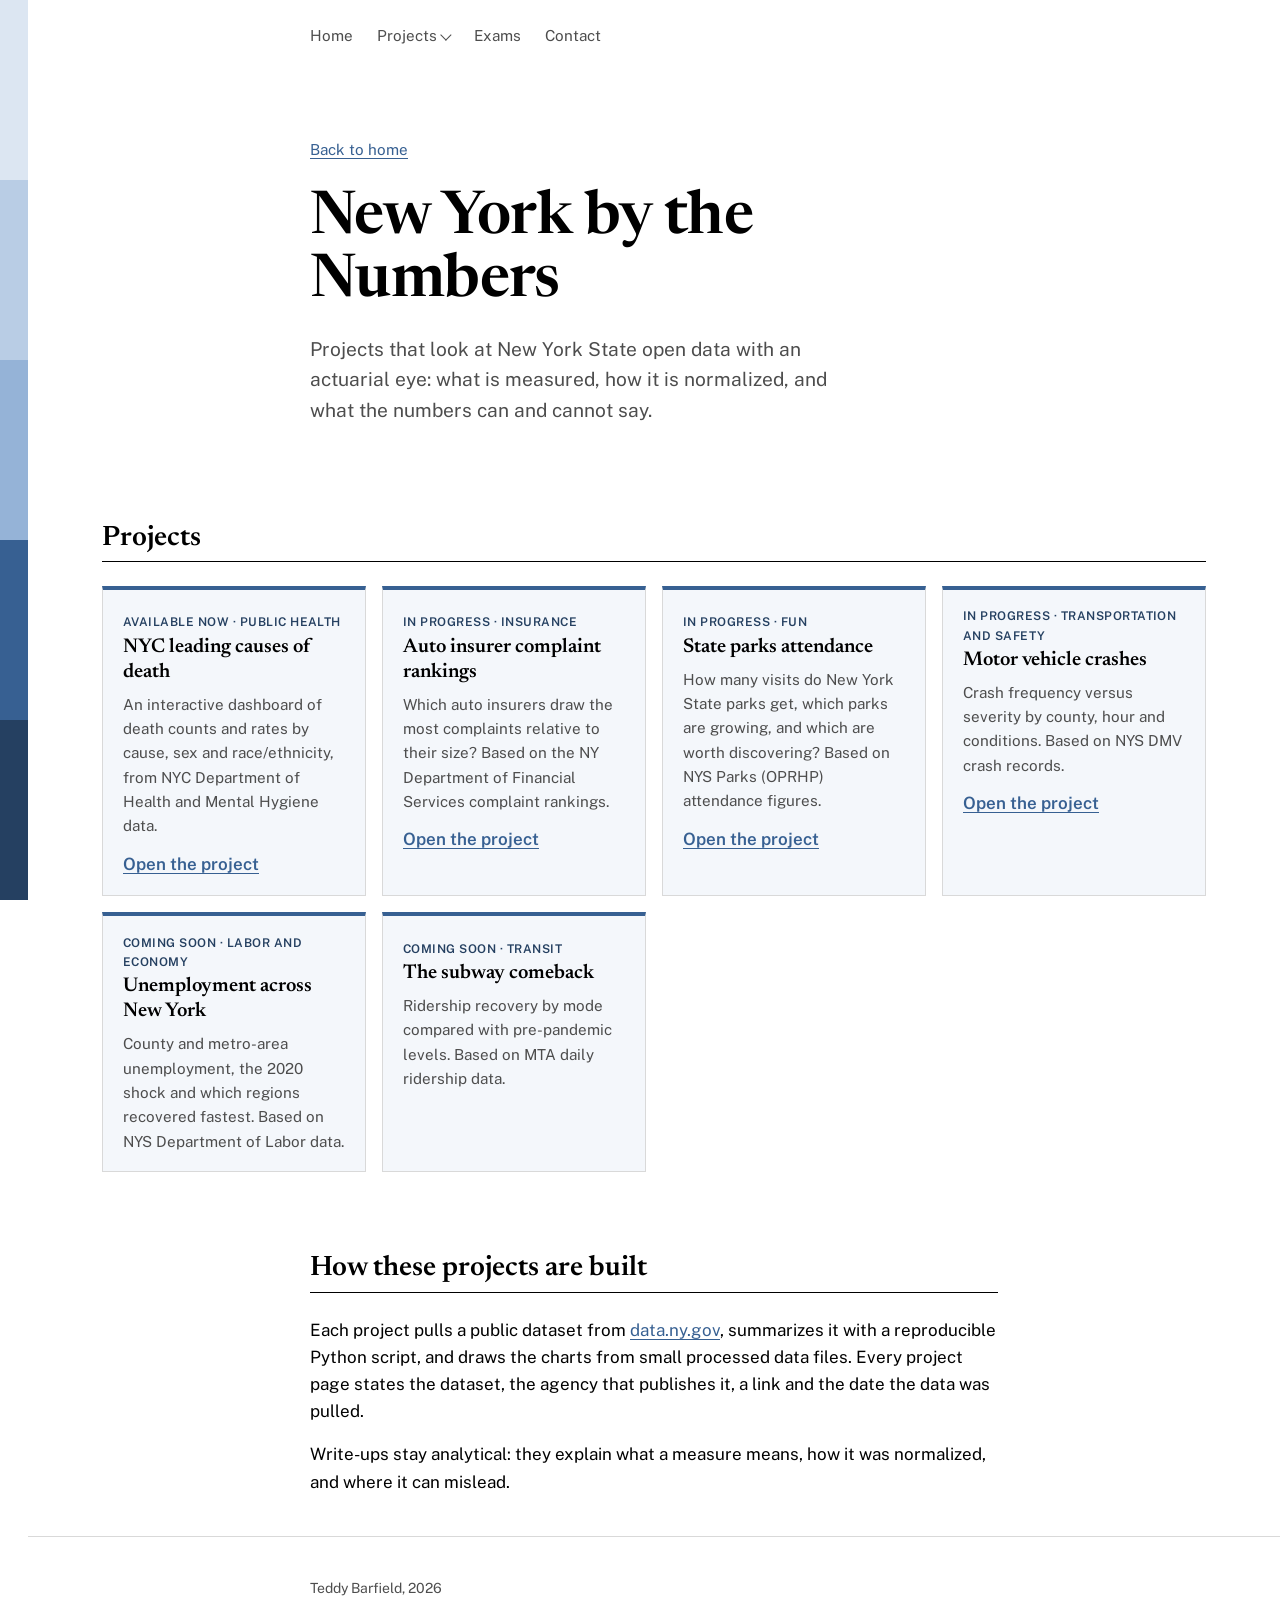
==== projects/ny-data/index.html @ e998dbf2 "3.3: motor vehicle crashes page (county bars, hour-by-day heatmap, conditions) Co-Authored-By: Claud" ====
<!DOCTYPE html>
<html lang="en">
<head>
  <meta charset="UTF-8">
  <meta name="viewport" content="width=device-width, initial-scale=1">
  <title>New York by the Numbers — Teddy Barfield</title>
  <meta name="description" content="A hub for data projects built on New York State open data: insurance complaints, state parks, traffic crashes, unemployment and subway ridership.">
  <link rel="preconnect" href="https://fonts.googleapis.com">
  <link rel="preconnect" href="https://fonts.gstatic.com" crossorigin>
  <link href="https://fonts.googleapis.com/css2?family=Newsreader:ital,opsz,wght@0,6..72,400;0,6..72,600;1,6..72,400&family=Public+Sans:wght@400;500;600&display=swap" rel="stylesheet">
  <link rel="stylesheet" href="../../style.css">
  <link rel="stylesheet" href="../../assets/css/projects.css">
</head>
<body>

  <nav aria-label="Main">
    <div class="wrap">
      <a href="../../index.html">Home</a>
      <div class="menu">
        <button class="menu-toggle" aria-expanded="false" aria-controls="projects-menu">Projects</button>
        <ul class="menu-list" id="projects-menu" hidden>
          <li class="group">Actuarial</li>
          <li><a href="../../projects/term-life-decoder.html">Life insurance policy decoder</a></li>
          <li class="group">Data analysis</li>
          <li><a href="../../projects/nyc-causes-of-death.html">NYC leading causes of death</a></li>
          <li class="group">New York data</li>
          <li><a href="../../projects/ny-data/index.html">New York by the Numbers</a></li>
          <li class="group">Teaching</li>
          <li><a href="../../projects/math-practice-book.html">Math practice book</a></li>
        </ul>
      </div>
      <a href="../../index.html#exams">Exams</a>
      <a href="../../index.html#contact">Contact</a>
    </div>
  </nav>

  <header>
    <div class="wrap">
      <a class="back" href="../../index.html">Back to home</a>
      <h1 style="margin-top:1.5rem">New York by the Numbers</h1>
      <p class="lede">Projects that look at New York State open data with an actuarial eye: what is measured, how it is normalized, and what the numbers can and cannot say.</p>
    </div>
  </header>

  <main>
    <section>
      <div class="wrap-wide">
        <h2>Projects</h2>
        <ul class="cards">
          <li class="card">
            <span class="tag">Available now · Public health</span>
            <h3>NYC leading causes of death</h3>
            <p>An interactive dashboard of death counts and rates by cause, sex and race/ethnicity, from NYC Department of Health and Mental Hygiene data.</p>
            <a class="card-link" href="../nyc-causes-of-death.html">Open the project</a>
          </li>
          <li class="card">
            <span class="tag">In progress · Insurance</span>
            <h3>Auto insurer complaint rankings</h3>
            <p>Which auto insurers draw the most complaints relative to their size? Based on the NY Department of Financial Services complaint rankings.</p>
            <a class="card-link" href="../auto-complaints.html">Open the project</a>
          </li>
          <li class="card">
            <span class="tag">In progress · Fun</span>
            <h3>State parks attendance</h3>
            <p>How many visits do New York State parks get, which parks are growing, and which are worth discovering? Based on NYS Parks (OPRHP) attendance figures.</p>
            <a class="card-link" href="../state-parks.html">Open the project</a>
          </li>
          <li class="card">
            <span class="tag">In progress · Transportation and safety</span>
            <h3>Motor vehicle crashes</h3>
            <p>Crash frequency versus severity by county, hour and conditions. Based on NYS DMV crash records.</p>
            <a class="card-link" href="../motor-vehicle-crashes.html">Open the project</a>
          </li>
          <li class="card">
            <span class="tag">Coming soon · Labor and economy</span>
            <h3>Unemployment across New York</h3>
            <p>County and metro-area unemployment, the 2020 shock and which regions recovered fastest. Based on NYS Department of Labor data.</p>
          </li>
          <li class="card">
            <span class="tag">Coming soon · Transit</span>
            <h3>The subway comeback</h3>
            <p>Ridership recovery by mode compared with pre-pandemic levels. Based on MTA daily ridership data.</p>
          </li>
        </ul>
      </div>
    </section>

    <section>
      <div class="wrap">
        <h2>How these projects are built</h2>
        <div class="prose">
          <p>Each project pulls a public dataset from <a href="https://data.ny.gov">data.ny.gov</a>, summarizes it with a reproducible Python script, and draws the charts from small processed data files. Every project page states the dataset, the agency that publishes it, a link and the date the data was pulled.</p>
          <p>Write-ups stay analytical: they explain what a measure means, how it was normalized, and where it can mislead.</p>
        </div>
      </div>
    </section>
  </main>

  <footer>
    <div class="wrap">Teddy Barfield, 2026</div>
  </footer>

  <script src="../../menu.js"></script>
</body>
</html>
---- style.css ----
:root {
  /* Palette taken from the resume */
  --paper:  #FFFFFF;   /* page */
  --sheet:  #DCE6F2;   /* light blue fills */
  --ink:    #000000;   /* text, like the resume */
  --muted:  #4D4D4D;   /* secondary text */
  --rule:   #D9D9D9;   /* light grey lines, from the exam table */
  --accent: #376092;   /* links, buttons */
  --mark:   #254061;   /* darkest blue */
  --band-1: #DCE6F2;
  --band-2: #B9CDE5;
  --band-3: #95B3D7;
  --band-4: #376092;
  --band-5: #254061;
  --serif: "Newsreader", Georgia, "Times New Roman", serif;
  --sans:  "Public Sans", system-ui, -apple-system, "Segoe UI", sans-serif;
}

/* Stepped blue stripe down the left edge, matching the resume */
body::before {
  content: ""; position: fixed; top: 0; bottom: 0; left: 0; width: 1.75rem; z-index: 20;
  background: linear-gradient(to bottom,
    var(--band-1) 0 20%, var(--band-2) 20% 40%, var(--band-3) 40% 60%,
    var(--band-4) 60% 80%, var(--band-5) 80% 100%);
}
body { padding-left: 1.75rem; }
@media (max-width: 600px) {
  body::before { width: .6rem; }
  body { padding-left: .6rem; }
}
* { box-sizing: border-box; margin: 0; padding: 0; }
html { scroll-behavior: smooth; }
@media (prefers-reduced-motion: reduce) { html { scroll-behavior: auto; } }
body { background: var(--paper); color: var(--ink); font: 400 1.0625rem/1.6 var(--sans); }
a { color: var(--accent); text-underline-offset: 3px; }
a:hover { color: var(--mark); }
:focus-visible { outline: 3px solid var(--accent); outline-offset: 3px; }
.wrap { max-width: 46rem; margin: 0 auto; padding: 0 1.5rem; }

/* Navigation */
nav { padding: 1.5rem 0; }
nav .wrap { display: flex; gap: 1.5rem; flex-wrap: wrap; align-items: center; font-size: .95rem; }
nav a, .menu-toggle { color: var(--muted); text-decoration: none; }
nav a:hover, .menu-toggle:hover { color: var(--ink); text-decoration: underline; }

/* Dropdown */
.menu { position: relative; }
.menu-toggle {
  background: none; border: 0; font: inherit; cursor: pointer;
  display: inline-flex; align-items: center; gap: .35em; padding: 0;
}
.menu-toggle::after {
  content: ""; width: .45em; height: .45em; margin-top: -.2em;
  border-right: 1.5px solid currentColor; border-bottom: 1.5px solid currentColor;
  transform: rotate(45deg); transition: transform .15s;
}
.menu-toggle[aria-expanded="true"]::after { transform: rotate(-135deg); margin-top: .2em; }
.menu-list {
  position: absolute; top: calc(100% + .6rem); left: 0; z-index: 10;
  min-width: 16rem; list-style: none; padding: .4rem 0;
  background: var(--sheet); border: 1px solid var(--rule); border-top: 3px solid var(--accent);
  box-shadow: 0 6px 18px rgba(29, 43, 58, .12);
}
.menu-list[hidden] { display: none; }
.menu-list a { display: block; padding: .55rem 1rem; color: var(--ink); }
.menu-list a:hover, .menu-list a:focus-visible { background: var(--paper); text-decoration: none; outline-offset: -3px; }
.menu-list .group {
  padding: .6rem 1rem .2rem; font-size: .8rem; font-weight: 600; color: var(--muted);
}
.menu-list .group:not(:first-child) { border-top: 1px solid var(--rule); margin-top: .4rem; }

/* Hero */
header { padding: 4rem 0 3.5rem; }
h1 { font: 600 clamp(2.5rem, 7vw, 3.75rem)/1.05 var(--serif); letter-spacing: -0.01em; }
.lede { margin-top: 1.25rem; font-size: 1.2rem; color: var(--muted); max-width: 34rem; }

/* Sections */
section { padding: 2.5rem 0; }
h2 { font: 600 1.75rem/1.2 var(--serif); margin-bottom: 1.5rem; padding-bottom: .35rem; border-bottom: 1.5px solid var(--ink); }
p + p { margin-top: 1rem; }
.placeholder { color: var(--muted); font-style: italic; }

/* Exams */
.exams { list-style: none; display: grid; grid-template-columns: repeat(auto-fill, minmax(9rem, 1fr)); gap: .75rem; }
.exams li { background: var(--sheet); padding: 1rem; border-left: 4px solid var(--mark); }
.exams strong { display: block; font: 600 1.25rem var(--serif); }
.exams span { display: block; font-size: .875rem; color: var(--muted); }
.exams .date { margin-top: .35rem; color: var(--ink); font-weight: 500; }

/* Project pages */
.back { font-size: .95rem; }
.meta { margin-top: 1rem; color: var(--muted); }
.links { margin-top: 1.5rem; display: flex; gap: 1.25rem; flex-wrap: wrap; font-weight: 500; }

/* Contact */
.contact-list { list-style: none; }
.contact-list li + li { margin-top: .5rem; }
.button {
  display: inline-block; margin-top: 1.5rem; padding: .75rem 1.25rem;
  background: var(--accent); color: #fff; text-decoration: none; font-weight: 600; border-radius: 3px;
}
.button:hover { background: var(--mark); color: #fff; }

footer { padding: 2.5rem 0 3rem; border-top: 1px solid var(--rule); font-size: .875rem; color: var(--muted); }
---- assets/css/projects.css ----
/* Shared kit for data-project pages. Load AFTER ../../style.css (it reuses those tokens).
   Rules of thumb: every grid column is minmax(0, 1fr); every table sits in .table-scroll. */

:root {
  /* Chart palette: same blues/colours already used on the older project pages */
  --c1: #376092; --c2: #C08A2B; --c3: #4C7A3D; --c4: #6A4C93; --c5: #2E86AB;
  --c6: #B0607A; --c7: #7A6A55; --c8: #3D9970; --c9: #8E8E3E;
  --neg: #9B2C2C;           /* the one "bad / negative" red */
  --tint: #F4F7FB;          /* very light panel fill */
}

.wrap-wide { max-width: 72rem; margin: 0 auto; padding: 0 1.5rem; }
.prose { max-width: 46rem; }
.prose p { margin-top: 1rem; }
.prose p:first-child { margin-top: 0; }

/* Grid helpers */
.grid { display: grid; gap: 1rem; grid-template-columns: minmax(0, 1fr); }
@media (min-width: 640px) {
  .grid.cols-2 { grid-template-columns: repeat(2, minmax(0, 1fr)); }
  .grid.cols-3 { grid-template-columns: repeat(3, minmax(0, 1fr)); }
}

/* Cards (used by the hub page) */
.cards { list-style: none; display: grid; gap: 1rem; grid-template-columns: repeat(auto-fill, minmax(min(100%, 16rem), 1fr)); }
.card { background: var(--tint); border: 1px solid var(--rule); border-top: 4px solid var(--accent); padding: 1.1rem 1.25rem; min-width: 0; }
.card h3 { font: 600 1.25rem/1.25 var(--serif); }
.card p { margin-top: .5rem; font-size: .95rem; color: var(--muted); }
.card .tag { display: inline-block; font-size: .75rem; font-weight: 600; text-transform: uppercase; letter-spacing: .04em; color: var(--mark); }
.card a.card-link { display: inline-block; margin-top: .75rem; font-weight: 600; }

/* Stat tiles */
.stats { list-style: none; display: grid; gap: .75rem; grid-template-columns: repeat(auto-fill, minmax(min(100%, 10rem), 1fr)); }
.stats li { background: var(--sheet); border-left: 4px solid var(--mark); padding: .8rem 1rem; min-width: 0; }
.stats .num { display: block; font: 600 1.75rem/1.1 var(--serif); overflow-wrap: anywhere; }
.stats .lbl { display: block; margin-top: .25rem; font-size: .85rem; color: var(--muted); }

/* Charts */
figure.chart { margin: 1.5rem 0; min-width: 0; }
.chart-box { position: relative; width: 100%; height: 22rem; }
.chart-box.short { height: 16rem; }
.chart-box.tall { height: 30rem; }
@media (max-width: 600px) {
  .chart-box { height: 18rem; }
  .chart-box.tall { height: 24rem; }
}
figcaption { margin-top: .6rem; font-size: .875rem; color: var(--muted); }
.chart-fallback { padding: 1rem; background: var(--tint); border: 1px dashed var(--rule); color: var(--muted); font-size: .9rem; }

/* Callout */
.callout { margin: 1.5rem 0; padding: 1rem 1.25rem; background: var(--sheet); border-left: 4px solid var(--accent); }
.callout strong:first-child { display: block; font: 600 1.1rem var(--serif); margin-bottom: .25rem; }
.callout.warn { border-left-color: var(--neg); background: #F7ECEA; }

/* Tables */
.table-scroll { overflow-x: auto; max-width: 100%; margin: 1.25rem 0; -webkit-overflow-scrolling: touch; }
.table-scroll:focus-visible { outline: 3px solid var(--accent); }
table.data { border-collapse: collapse; width: 100%; font-size: .92rem; }
table.data caption { text-align: left; font-size: .875rem; color: var(--muted); padding-bottom: .5rem; }
table.data th, table.data td { padding: .5rem .75rem; border-bottom: 1px solid var(--rule); text-align: left; white-space: nowrap; }
table.data th { background: var(--sheet); font-weight: 600; position: sticky; top: 0; }
table.data td.num, table.data th.num { text-align: right; font-variant-numeric: tabular-nums; }
table.data th button { all: unset; cursor: pointer; font-weight: 600; }
table.data th button:focus-visible { outline: 3px solid var(--accent); }
table.data th[aria-sort="ascending"] button::after { content: " \25B2"; font-size: .7em; }
table.data th[aria-sort="descending"] button::after { content: " \25BC"; font-size: .7em; }

/* Data source block: the roadmap requires dataset, link, agency and pull date on every project page */
.data-source { margin-top: 1.5rem; padding: 1rem 1.25rem; border: 1px solid var(--rule); background: var(--tint); font-size: .92rem; }
.data-source dl { display: grid; grid-template-columns: max-content minmax(0, 1fr); gap: .3rem 1rem; }
.data-source dt { font-weight: 600; }
.data-source dd { overflow-wrap: anywhere; }
@media (max-width: 480px) {
  .data-source dl { grid-template-columns: minmax(0, 1fr); }
  .data-source dd { margin-bottom: .5rem; }
}
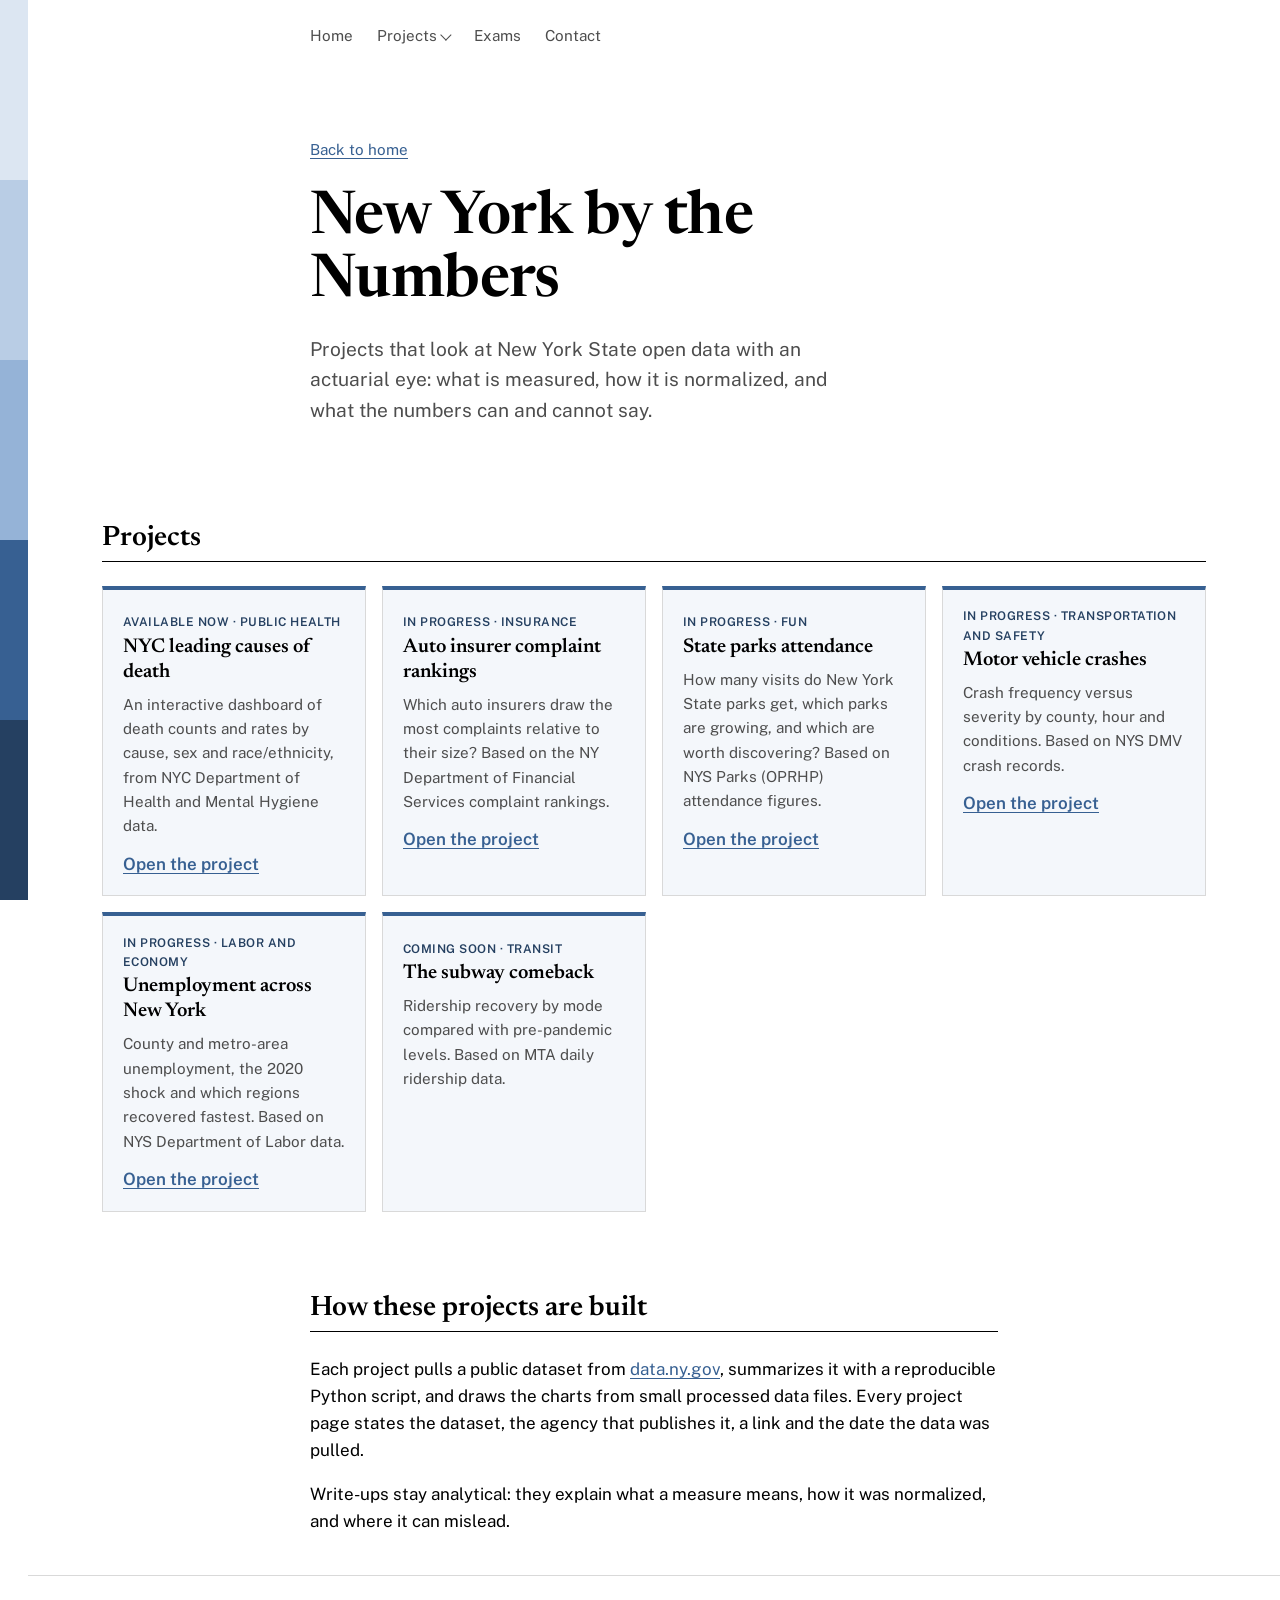
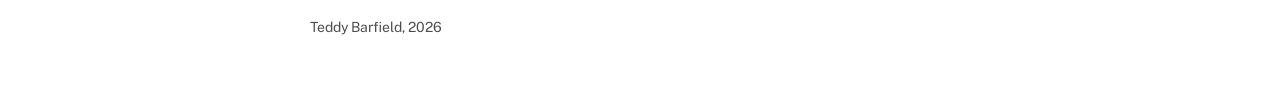
==== commit 4bc5a92c: "Add unemployment page (roadmap 4.2) Co-Authored-By: Claude <noreply@anthropic.com>" ====
--- a/projects/ny-data/index.html
+++ b/projects/ny-data/index.html
@@ -72,9 +72,10 @@
             <a class="card-link" href="../motor-vehicle-crashes.html">Open the project</a>
           </li>
           <li class="card">
-            <span class="tag">Coming soon · Labor and economy</span>
+            <span class="tag">In progress · Labor and economy</span>
             <h3>Unemployment across New York</h3>
             <p>County and metro-area unemployment, the 2020 shock and which regions recovered fastest. Based on NYS Department of Labor data.</p>
+            <a class="card-link" href="../unemployment.html">Open the project</a>
           </li>
           <li class="card">
             <span class="tag">Coming soon · Transit</span>
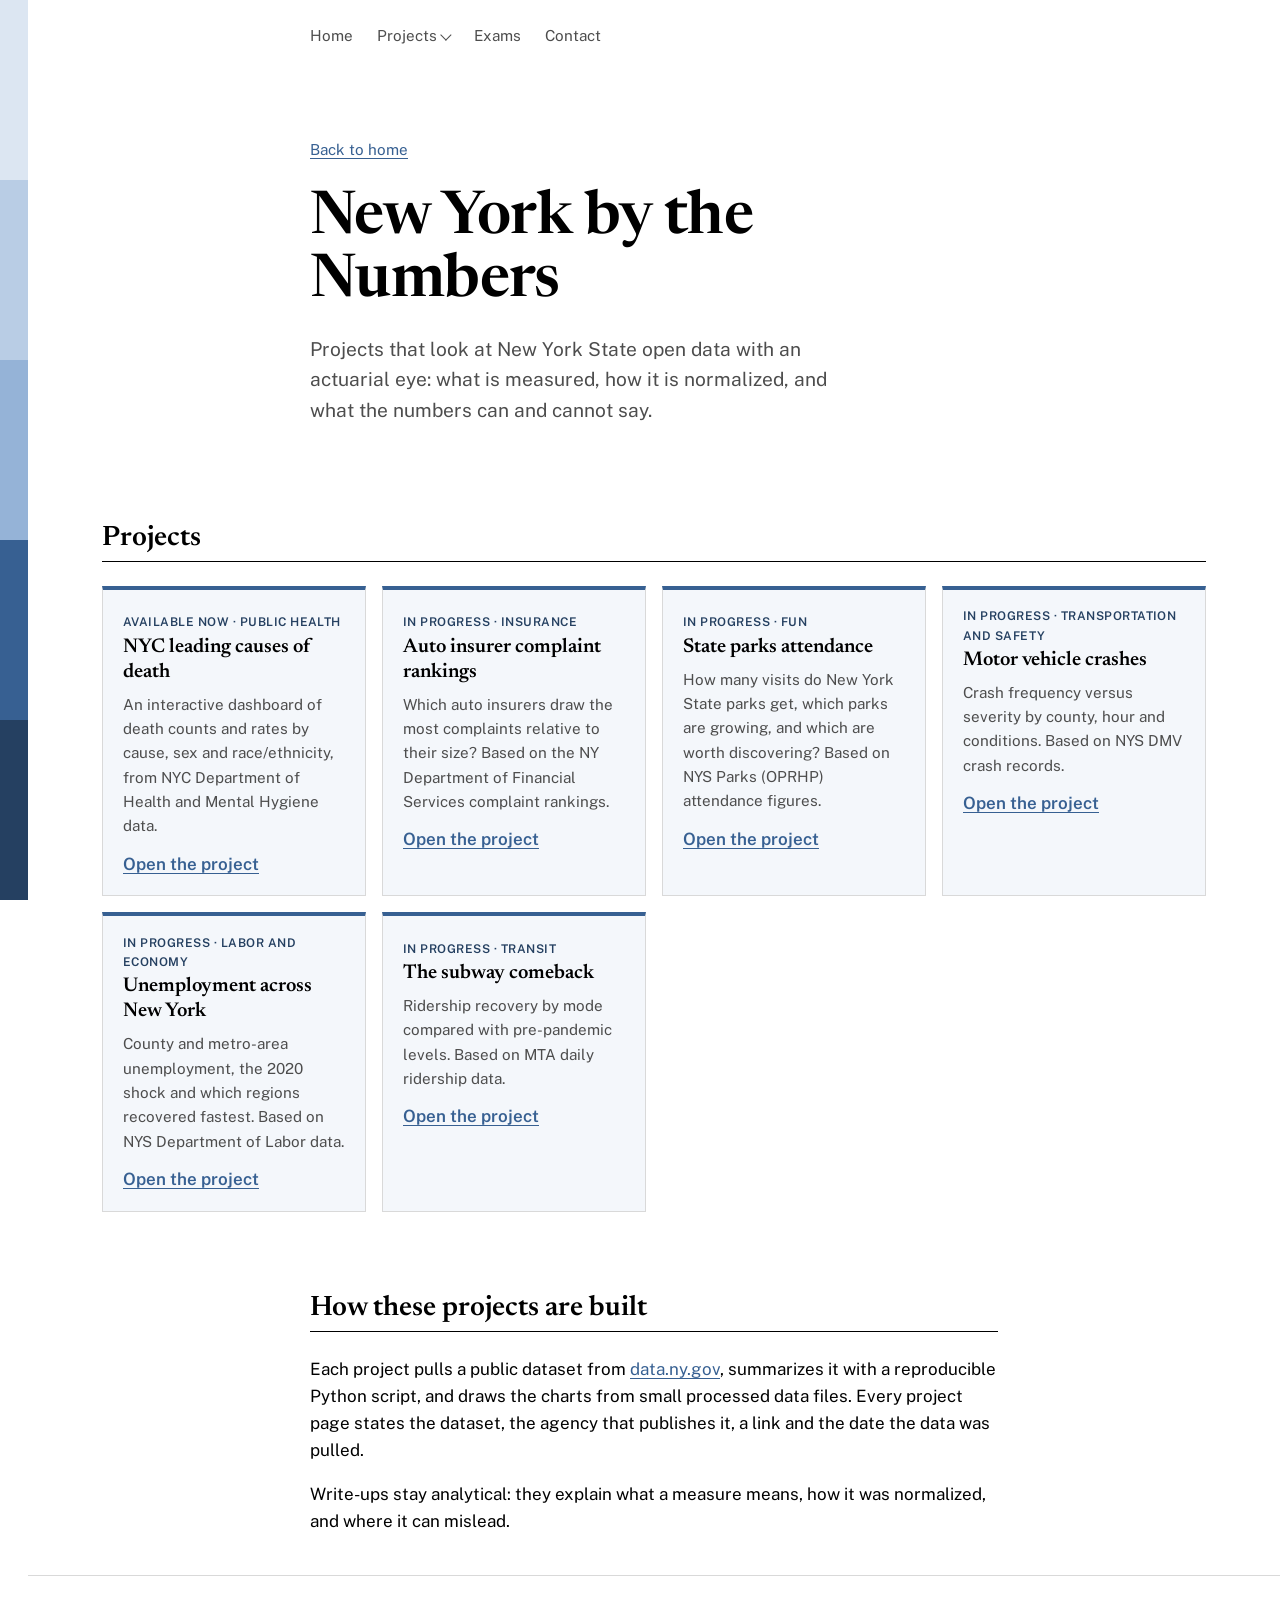
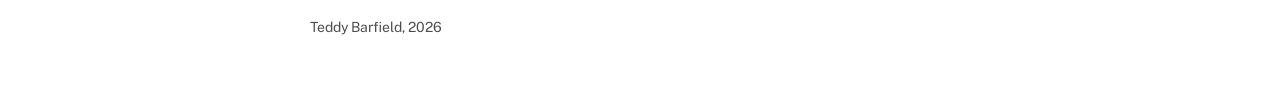
==== commit 4595f53b: "Add subway comeback page (task 5.2) Co-Authored-By: Claude <noreply@anthropic.com>" ====
--- a/projects/ny-data/index.html
+++ b/projects/ny-data/index.html
@@ -78,9 +78,10 @@
             <a class="card-link" href="../unemployment.html">Open the project</a>
           </li>
           <li class="card">
-            <span class="tag">Coming soon · Transit</span>
+            <span class="tag">In progress · Transit</span>
             <h3>The subway comeback</h3>
             <p>Ridership recovery by mode compared with pre-pandemic levels. Based on MTA daily ridership data.</p>
+            <a class="card-link" href="../subway-comeback.html">Open the project</a>
           </li>
         </ul>
       </div>
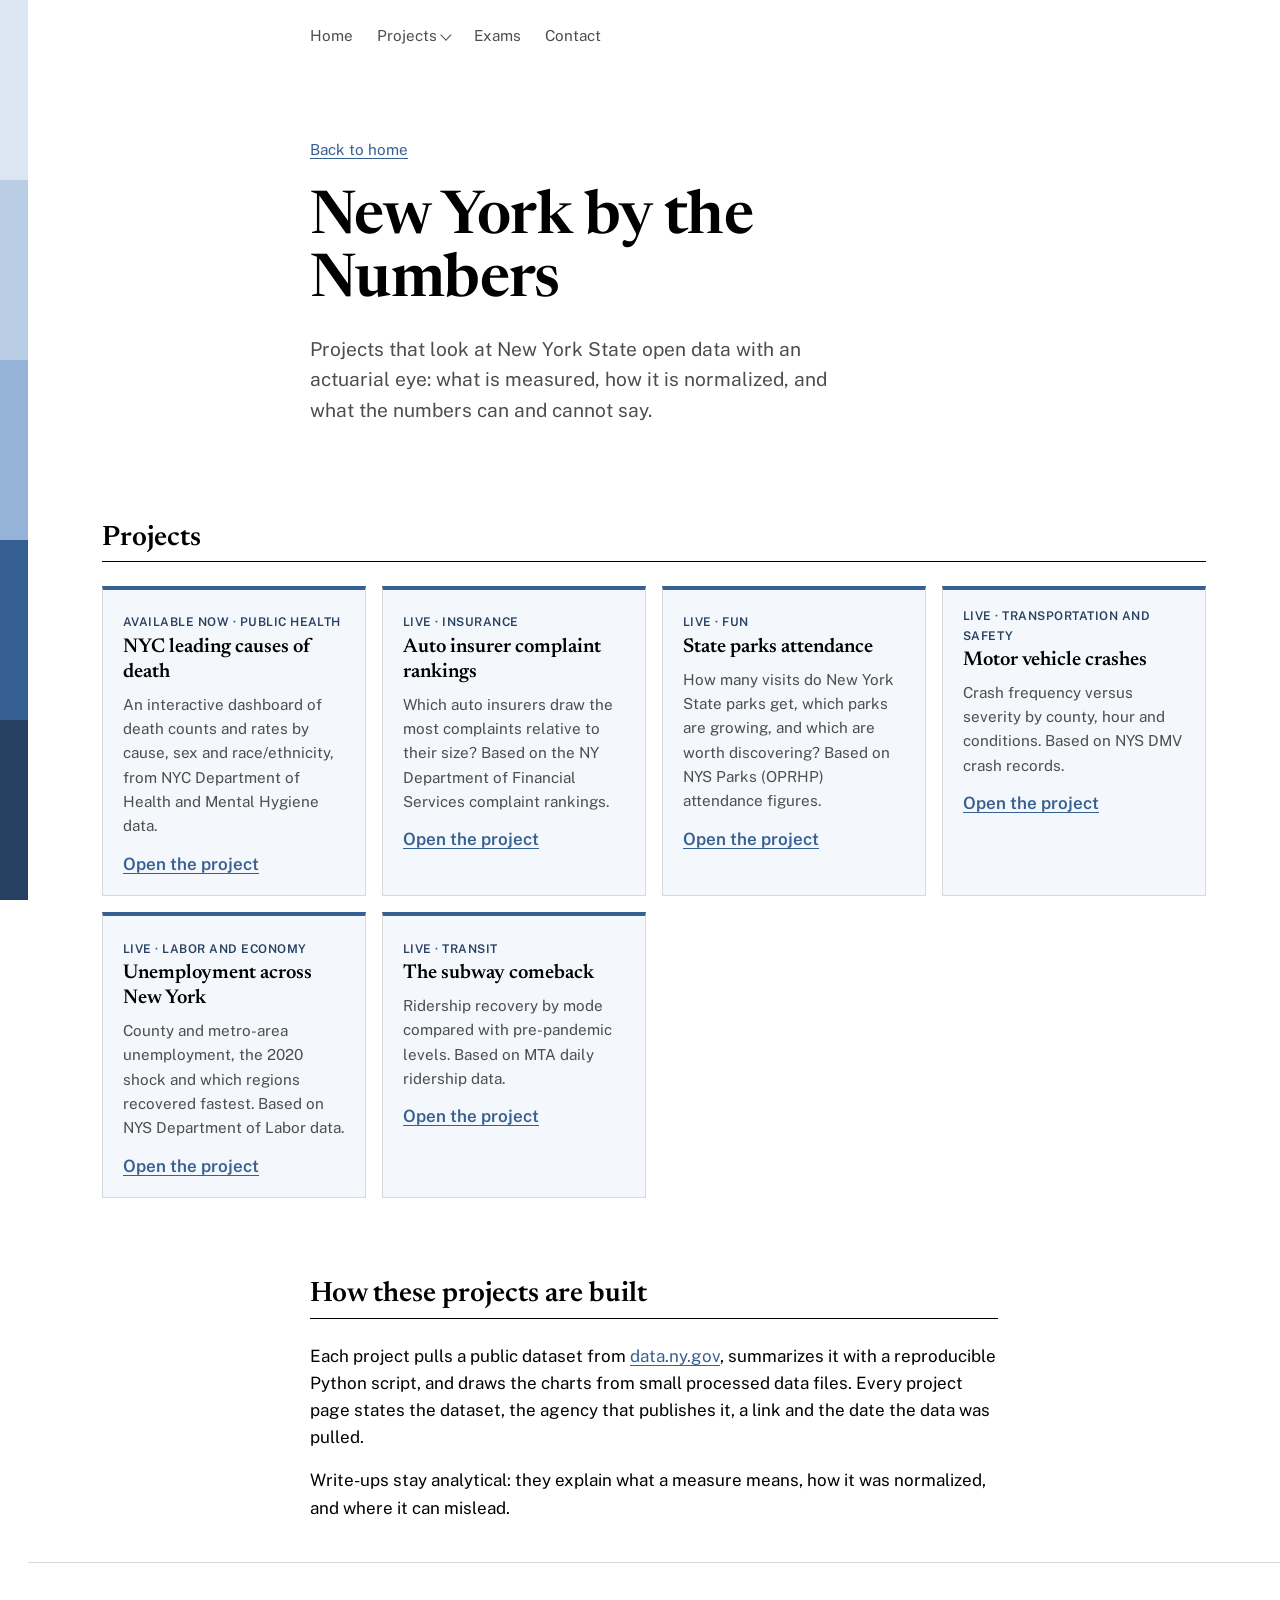
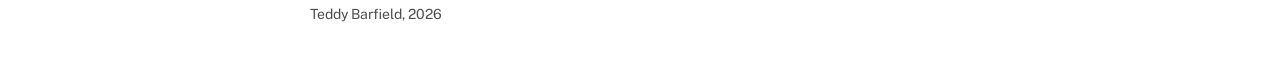
==== commit 19946b7a: "6.1: Feature NY data hub on homepage, consistent nav and card tags Co-Authored-By: Claude <noreply@a" ====
--- a/projects/ny-data/index.html
+++ b/projects/ny-data/index.html
@@ -25,6 +25,11 @@
           <li><a href="../../projects/nyc-causes-of-death.html">NYC leading causes of death</a></li>
           <li class="group">New York data</li>
           <li><a href="../../projects/ny-data/index.html">New York by the Numbers</a></li>
+          <li><a href="../../projects/auto-complaints.html">Auto insurer complaints</a></li>
+          <li><a href="../../projects/state-parks.html">State parks attendance</a></li>
+          <li><a href="../../projects/motor-vehicle-crashes.html">Motor vehicle crashes</a></li>
+          <li><a href="../../projects/unemployment.html">Unemployment across NY</a></li>
+          <li><a href="../../projects/subway-comeback.html">The subway comeback</a></li>
           <li class="group">Teaching</li>
           <li><a href="../../projects/math-practice-book.html">Math practice book</a></li>
         </ul>
@@ -54,31 +59,31 @@
             <a class="card-link" href="../nyc-causes-of-death.html">Open the project</a>
           </li>
           <li class="card">
-            <span class="tag">In progress · Insurance</span>
+            <span class="tag">Live · Insurance</span>
             <h3>Auto insurer complaint rankings</h3>
             <p>Which auto insurers draw the most complaints relative to their size? Based on the NY Department of Financial Services complaint rankings.</p>
             <a class="card-link" href="../auto-complaints.html">Open the project</a>
           </li>
           <li class="card">
-            <span class="tag">In progress · Fun</span>
+            <span class="tag">Live · Fun</span>
             <h3>State parks attendance</h3>
             <p>How many visits do New York State parks get, which parks are growing, and which are worth discovering? Based on NYS Parks (OPRHP) attendance figures.</p>
             <a class="card-link" href="../state-parks.html">Open the project</a>
           </li>
           <li class="card">
-            <span class="tag">In progress · Transportation and safety</span>
+            <span class="tag">Live · Transportation and safety</span>
             <h3>Motor vehicle crashes</h3>
             <p>Crash frequency versus severity by county, hour and conditions. Based on NYS DMV crash records.</p>
             <a class="card-link" href="../motor-vehicle-crashes.html">Open the project</a>
           </li>
           <li class="card">
-            <span class="tag">In progress · Labor and economy</span>
+            <span class="tag">Live · Labor and economy</span>
             <h3>Unemployment across New York</h3>
             <p>County and metro-area unemployment, the 2020 shock and which regions recovered fastest. Based on NYS Department of Labor data.</p>
             <a class="card-link" href="../unemployment.html">Open the project</a>
           </li>
           <li class="card">
-            <span class="tag">In progress · Transit</span>
+            <span class="tag">Live · Transit</span>
             <h3>The subway comeback</h3>
             <p>Ridership recovery by mode compared with pre-pandemic levels. Based on MTA daily ridership data.</p>
             <a class="card-link" href="../subway-comeback.html">Open the project</a>
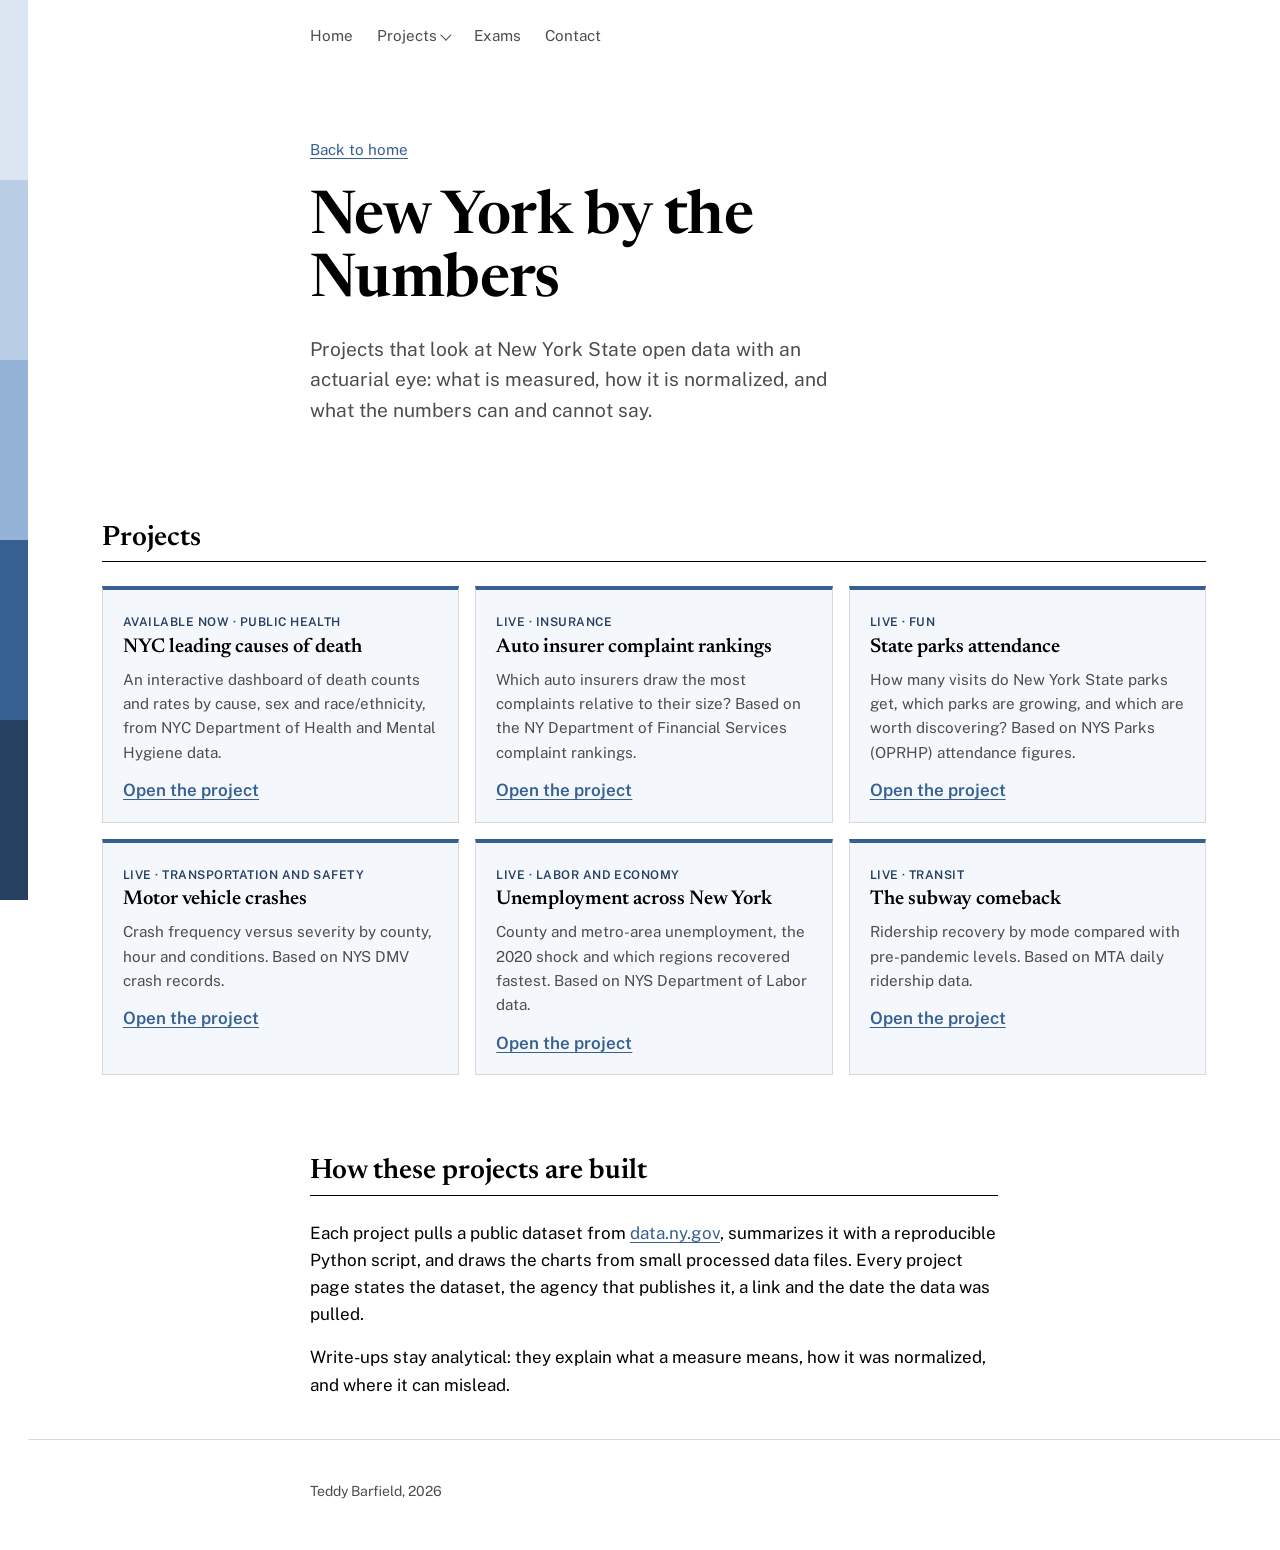
==== commit 2e4c262b: "8.6: visual review fixes for the hub and data pages Read full-length screenshots of the homepage, hu" ====
--- a/projects/ny-data/index.html
+++ b/projects/ny-data/index.html
@@ -5,11 +5,31 @@
   <meta name="viewport" content="width=device-width, initial-scale=1">
   <title>New York by the Numbers — Teddy Barfield</title>
   <meta name="description" content="A hub for data projects built on New York State open data: insurance complaints, state parks, traffic crashes, unemployment and subway ridership.">
+  <link rel="canonical" href="https://teddy-barfield.github.io/projects/ny-data/">
+  <meta property="og:type" content="website">
+  <meta property="og:site_name" content="Teddy Barfield">
+  <meta property="og:title" content="New York by the Numbers — Teddy Barfield">
+  <meta property="og:description" content="A hub for data projects built on New York State open data: insurance complaints, state parks, traffic crashes, unemployment and subway ridership.">
+  <meta property="og:url" content="https://teddy-barfield.github.io/projects/ny-data/">
+  <meta property="og:image" content="https://teddy-barfield.github.io/assets/img/og-ny-data.png">
+  <meta property="og:image:type" content="image/png">
+  <meta property="og:image:width" content="1200">
+  <meta property="og:image:height" content="630">
+  <meta property="og:image:alt" content="Title card for New York by the Numbers, listing the six projects on the hub.">
+  <meta name="twitter:card" content="summary_large_image">
+  <meta name="twitter:title" content="New York by the Numbers — Teddy Barfield">
+  <meta name="twitter:description" content="A hub for data projects built on New York State open data: insurance complaints, state parks, traffic crashes, unemployment and subway ridership.">
+  <meta name="twitter:image" content="https://teddy-barfield.github.io/assets/img/og-ny-data.png">
+  <meta name="twitter:image:alt" content="Title card for New York by the Numbers, listing the six projects on the hub.">
   <link rel="preconnect" href="https://fonts.googleapis.com">
   <link rel="preconnect" href="https://fonts.gstatic.com" crossorigin>
   <link href="https://fonts.googleapis.com/css2?family=Newsreader:ital,opsz,wght@0,6..72,400;0,6..72,600;1,6..72,400&family=Public+Sans:wght@400;500;600&display=swap" rel="stylesheet">
   <link rel="stylesheet" href="../../style.css">
   <link rel="stylesheet" href="../../assets/css/projects.css">
+  <style>
+    /* Six cards: three per row on a wide screen (two even rows, and room for the longest tag on one line) */
+    @media(min-width:900px){.cards{grid-template-columns:repeat(3,minmax(0,1fr))}}
+  </style>
 </head>
 <body>
 
--- a/assets/css/projects.css
+++ b/assets/css/projects.css
@@ -13,6 +13,8 @@
 .prose { max-width: 46rem; }
 .prose p { margin-top: 1rem; }
 .prose p:first-child { margin-top: 0; }
+.prose h3 { font: 600 1.15rem var(--serif); margin-top: 1.75rem; }
+.meta span { white-space: nowrap; }   /* keeps the pull date on one line */
 
 /* Grid helpers */
 .grid { display: grid; gap: 1rem; grid-template-columns: minmax(0, 1fr); }
@@ -30,9 +32,9 @@
 .card a.card-link { display: inline-block; margin-top: .75rem; font-weight: 600; }
 
 /* Stat tiles */
-.stats { list-style: none; display: grid; gap: .75rem; grid-template-columns: repeat(auto-fill, minmax(min(100%, 10rem), 1fr)); }
+.stats { list-style: none; margin-top: 1.25rem; display: grid; gap: .75rem; grid-template-columns: repeat(auto-fill, minmax(min(100%, 10rem), 1fr)); }
 .stats li { background: var(--sheet); border-left: 4px solid var(--mark); padding: .8rem 1rem; min-width: 0; }
-.stats .num { display: block; font: 600 1.75rem/1.1 var(--serif); overflow-wrap: anywhere; }
+.stats .num { display: block; font: 600 1.6rem/1.1 var(--serif); white-space: nowrap; }   /* a figure never breaks mid-number */
 .stats .lbl { display: block; margin-top: .25rem; font-size: .85rem; color: var(--muted); }
 
 /* Charts */
@@ -64,6 +66,17 @@
 table.data th button:focus-visible { outline: 3px solid var(--accent); }
 table.data th[aria-sort="ascending"] button::after { content: " \25B2"; font-size: .7em; }
 table.data th[aria-sort="descending"] button::after { content: " \25BC"; font-size: .7em; }
+/* Phones: let names and column headings wrap so the number columns are on screen, and say so when a table still scrolls */
+@media (max-width: 600px) {
+  table.data { font-size: .85rem; }
+  table.data th, table.data td { padding: .45rem .5rem; }
+  table.data thead th, table.data tbody th, table.data td:first-child { white-space: normal; }
+  table.data tbody th { min-width: 7.5rem; }
+  table.data td:first-child { min-width: 9rem; }
+  /* keep the caption readable when the table is wider than the screen (3.6rem = page gutters + stripe) */
+  table.data caption { position: sticky; left: 0; max-width: calc(100vw - 3.6rem); }
+}
+.table-scroll.can-scroll::before { content: "Scroll sideways to see every column \2192"; display: block; position: sticky; left: 0; width: max-content; max-width: 100%; margin-bottom: .35rem; font-size: .8rem; color: var(--muted); }
 
 /* Data source block: the roadmap requires dataset, link, agency and pull date on every project page */
 .data-source { margin-top: 1.5rem; padding: 1rem 1.25rem; border: 1px solid var(--rule); background: var(--tint); font-size: .92rem; }
@@ -74,3 +87,9 @@
   .data-source dl { grid-template-columns: minmax(0, 1fr); }
   .data-source dd { margin-bottom: .5rem; }
 }
+
+/* Collapsed data table under charts that have no table of their own (added by charts.js) */
+.chart-data { margin: .5rem 0 1rem; font-size: .9rem; }
+.chart-data summary { cursor: pointer; color: var(--accent); padding: .25rem 0; }
+.chart-data-scroll { max-height: 22rem; overflow: auto; }
+.chart-data-scroll table.data th[scope=row] { position: static; background: none; font-weight: 400; }
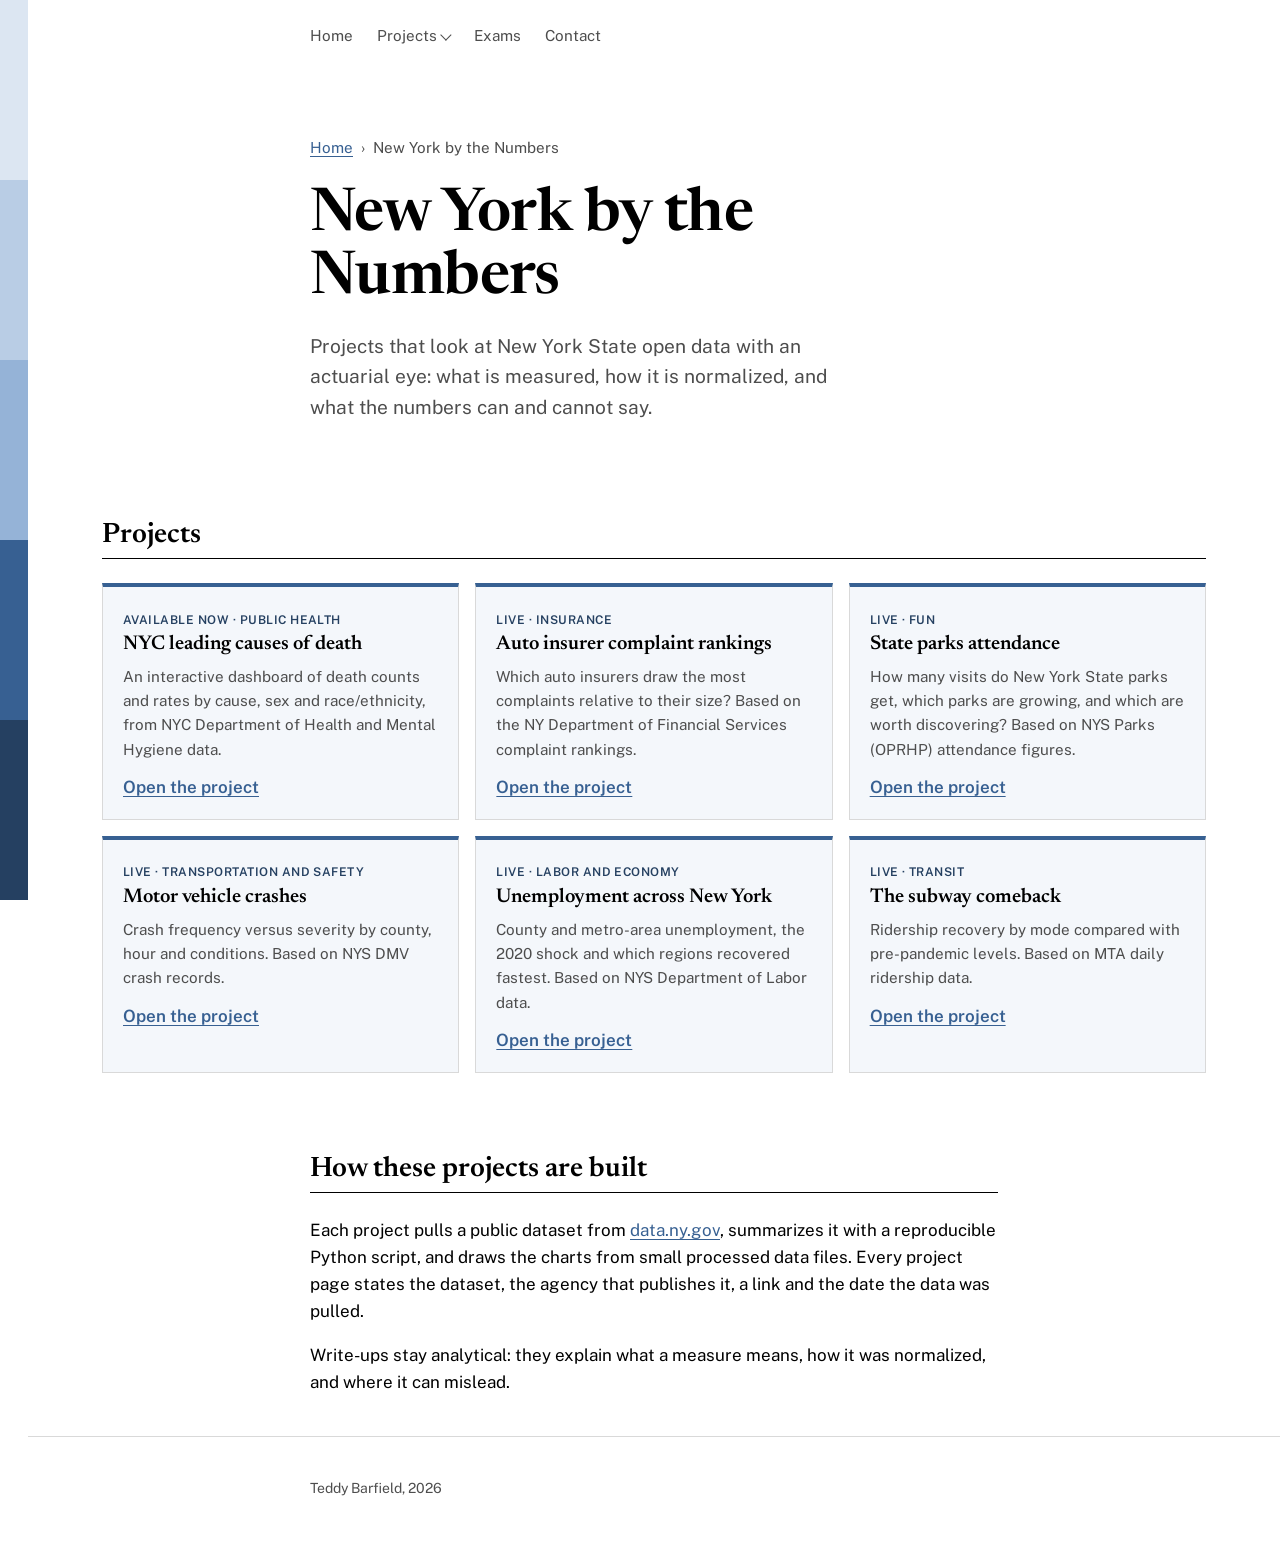
==== commit efd9f520: "9.1: breadcrumbs and previous/next project links on the hub and data pages Replace "Back to home" on" ====
--- a/projects/ny-data/index.html
+++ b/projects/ny-data/index.html
@@ -61,7 +61,12 @@
 
   <header>
     <div class="wrap">
-      <a class="back" href="../../index.html">Back to home</a>
+      <nav class="crumbs" aria-label="Breadcrumb">
+        <ol>
+          <li><a href="../../index.html">Home</a></li>
+          <li aria-current="page">New York by the Numbers</li>
+        </ol>
+      </nav>
       <h1 style="margin-top:1.5rem">New York by the Numbers</h1>
       <p class="lede">Projects that look at New York State open data with an actuarial eye: what is measured, how it is normalized, and what the numbers can and cannot say.</p>
     </div>
--- a/assets/css/projects.css
+++ b/assets/css/projects.css
@@ -93,3 +93,32 @@
 .chart-data summary { cursor: pointer; color: var(--accent); padding: .25rem 0; }
 .chart-data-scroll { max-height: 22rem; overflow: auto; }
 .chart-data-scroll table.data th[scope=row] { position: static; background: none; font-weight: 400; }
+
+/* Breadcrumb trail at the top of the hub and the data pages (replaces "Back to home").
+   It is a <nav>, so the first rule undoes the main menu's padding from style.css. */
+nav.crumbs { padding: 0; font-size: .95rem; }
+.crumbs ol { list-style: none; display: flex; flex-wrap: wrap; gap: .15rem .5rem; }
+.crumbs li { display: flex; gap: .5rem; color: var(--muted); }
+.crumbs li + li::before { content: "\203A"; color: var(--muted); }   /* › between steps, not read as a link */
+.crumbs a { color: var(--accent); text-decoration: underline; }
+.crumbs a:hover { color: var(--mark); }
+
+/* Previous / next project links at the foot of each data page */
+nav.pager { padding: 0 0 3rem; }
+.pager .wrap { display: grid; grid-template-columns: repeat(2, minmax(0, 1fr)); gap: .75rem; font-size: 1rem; align-items: stretch; }
+.pager a { display: block; padding: .8rem 1rem; background: var(--tint); border: 1px solid var(--rule); border-top: 4px solid var(--accent); color: var(--ink); text-decoration: none; min-width: 0; }
+.pager a:hover, .pager a:focus-visible { background: var(--sheet); color: var(--ink); text-decoration: none; }
+.pager a:hover .pager-title { text-decoration: underline; }
+.pager-prev { grid-column: 1; }
+.pager-next { grid-column: 2; text-align: right; }
+.pager-dir { display: block; font-size: .75rem; font-weight: 600; text-transform: uppercase; letter-spacing: .04em; color: var(--mark); }
+.pager-prev .pager-dir::before { content: "\2190\00A0"; }
+.pager-next .pager-dir::after { content: "\00A0\2192"; }
+.pager-title { display: block; margin-top: .15rem; font: 600 1.15rem/1.25 var(--serif); }
+.pager a.pager-all { grid-column: 1 / -1; text-align: center; border-top-width: 1px; background: none; color: var(--accent); font-weight: 600; text-decoration: underline; }
+.pager a.pager-all:hover { color: var(--mark); background: var(--tint); }
+@media (max-width: 480px) {
+  .pager .wrap { grid-template-columns: minmax(0, 1fr); }
+  .pager-prev, .pager-next { grid-column: 1; }
+  .pager-next { text-align: left; }
+}
